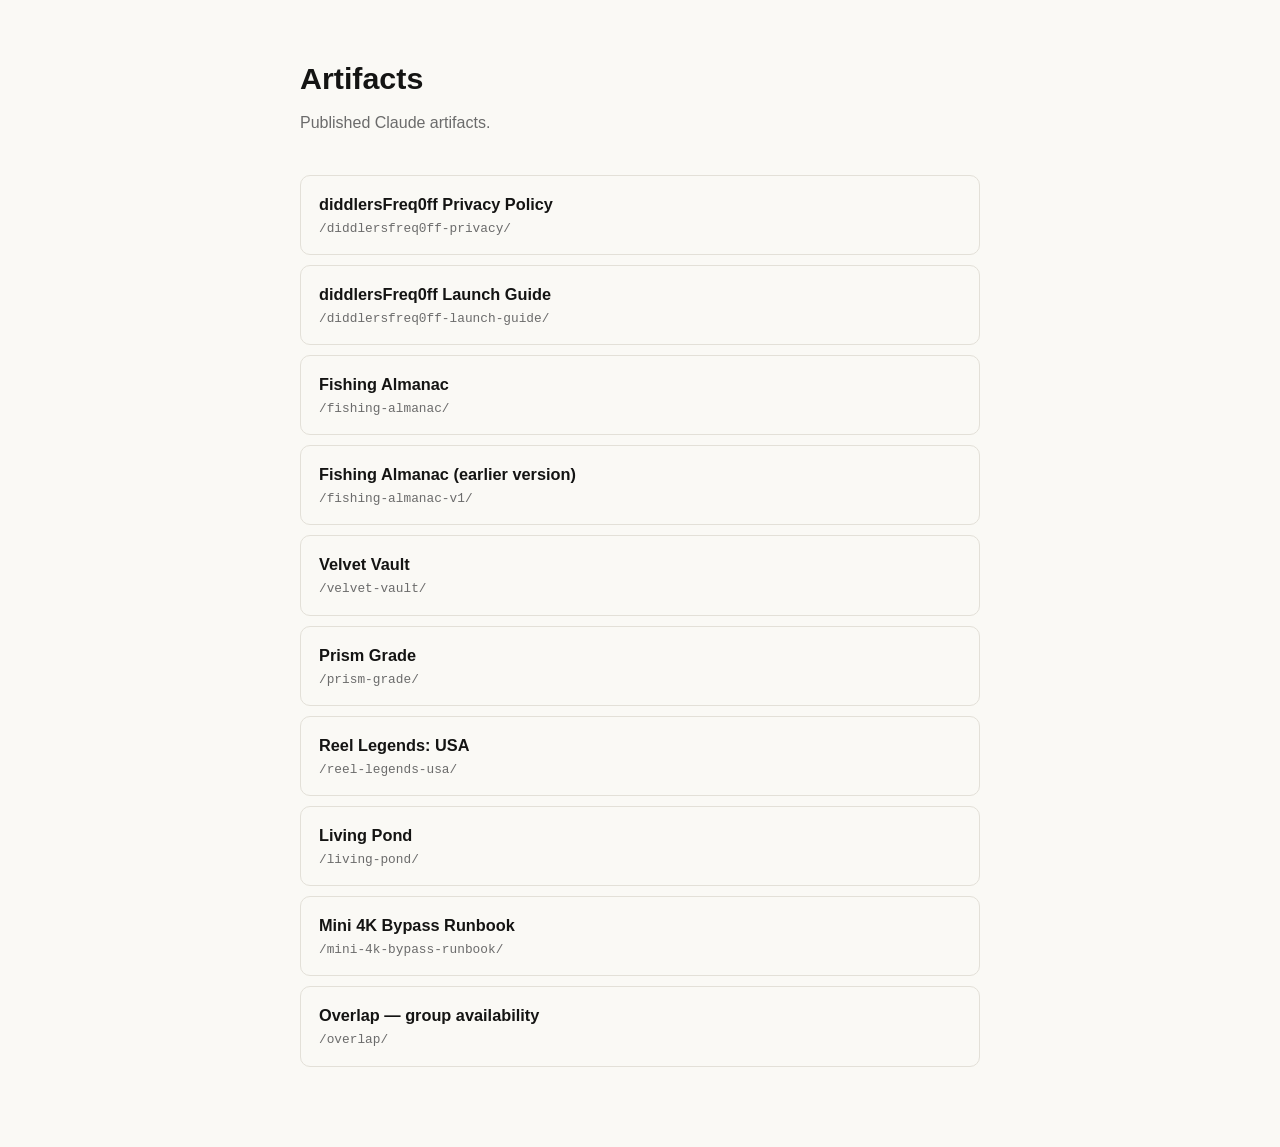
==== index.html @ e9d58db0 "Publish Claude artifacts Co-Authored-By: Claude Sonnet 5 <noreply@anthropic.com>" ====
<!doctype html>
<html lang="en">
<head>
<meta charset="utf-8">
<meta name="viewport" content="width=device-width, initial-scale=1">
<title>Artifacts</title>
<style>
  :root{color-scheme:light dark;--bg:#faf9f5;--ink:#141413;--muted:#6b6b6b;--border:#e3e0d8;--accent:#6d28d9}
  @media (prefers-color-scheme:dark){:root{--bg:#141413;--ink:#f5f3ee;--muted:#a3a097;--border:#2e2c28;--accent:#b892ff}}
  *{box-sizing:border-box}
  body{margin:0;background:var(--bg);color:var(--ink);font-family:-apple-system,BlinkMacSystemFont,"Segoe UI",Roboto,sans-serif;line-height:1.5}
  .wrap{max-width:720px;margin:0 auto;padding:56px 20px 80px}
  h1{font-size:1.9rem;margin:0 0 .3em}
  p.lede{color:var(--muted);margin:0 0 40px}
  ul{list-style:none;margin:0;padding:0;display:flex;flex-direction:column;gap:10px}
  li{border:1px solid var(--border);border-radius:10px}
  a{display:block;padding:16px 18px;color:var(--ink);text-decoration:none}
  a:hover{border-color:var(--accent)}
  a .name{font-weight:600;font-size:1.02rem}
  a .path{display:block;margin-top:2px;font-family:ui-monospace,monospace;font-size:.8rem;color:var(--muted)}
</style>
</head>
<body>
<div class="wrap">
  <h1>Artifacts</h1>
  <p class="lede">Published Claude artifacts.</p>
  <ul>
    <li><a href="diddlersfreq0ff-privacy/"><span class="name">diddlersFreq0ff Privacy Policy</span><span class="path">/diddlersfreq0ff-privacy/</span></a></li>
    <li><a href="diddlersfreq0ff-launch-guide/"><span class="name">diddlersFreq0ff Launch Guide</span><span class="path">/diddlersfreq0ff-launch-guide/</span></a></li>
    <li><a href="fishing-almanac/"><span class="name">Fishing Almanac</span><span class="path">/fishing-almanac/</span></a></li>
    <li><a href="fishing-almanac-v1/"><span class="name">Fishing Almanac (earlier version)</span><span class="path">/fishing-almanac-v1/</span></a></li>
    <li><a href="velvet-vault/"><span class="name">Velvet Vault</span><span class="path">/velvet-vault/</span></a></li>
    <li><a href="prism-grade/"><span class="name">Prism Grade</span><span class="path">/prism-grade/</span></a></li>
    <li><a href="reel-legends-usa/"><span class="name">Reel Legends: USA</span><span class="path">/reel-legends-usa/</span></a></li>
    <li><a href="living-pond/"><span class="name">Living Pond</span><span class="path">/living-pond/</span></a></li>
    <li><a href="mini-4k-bypass-runbook/"><span class="name">Mini 4K Bypass Runbook</span><span class="path">/mini-4k-bypass-runbook/</span></a></li>
    <li><a href="overlap/"><span class="name">Overlap — group availability</span><span class="path">/overlap/</span></a></li>
  </ul>
</div>
</body>
</html>
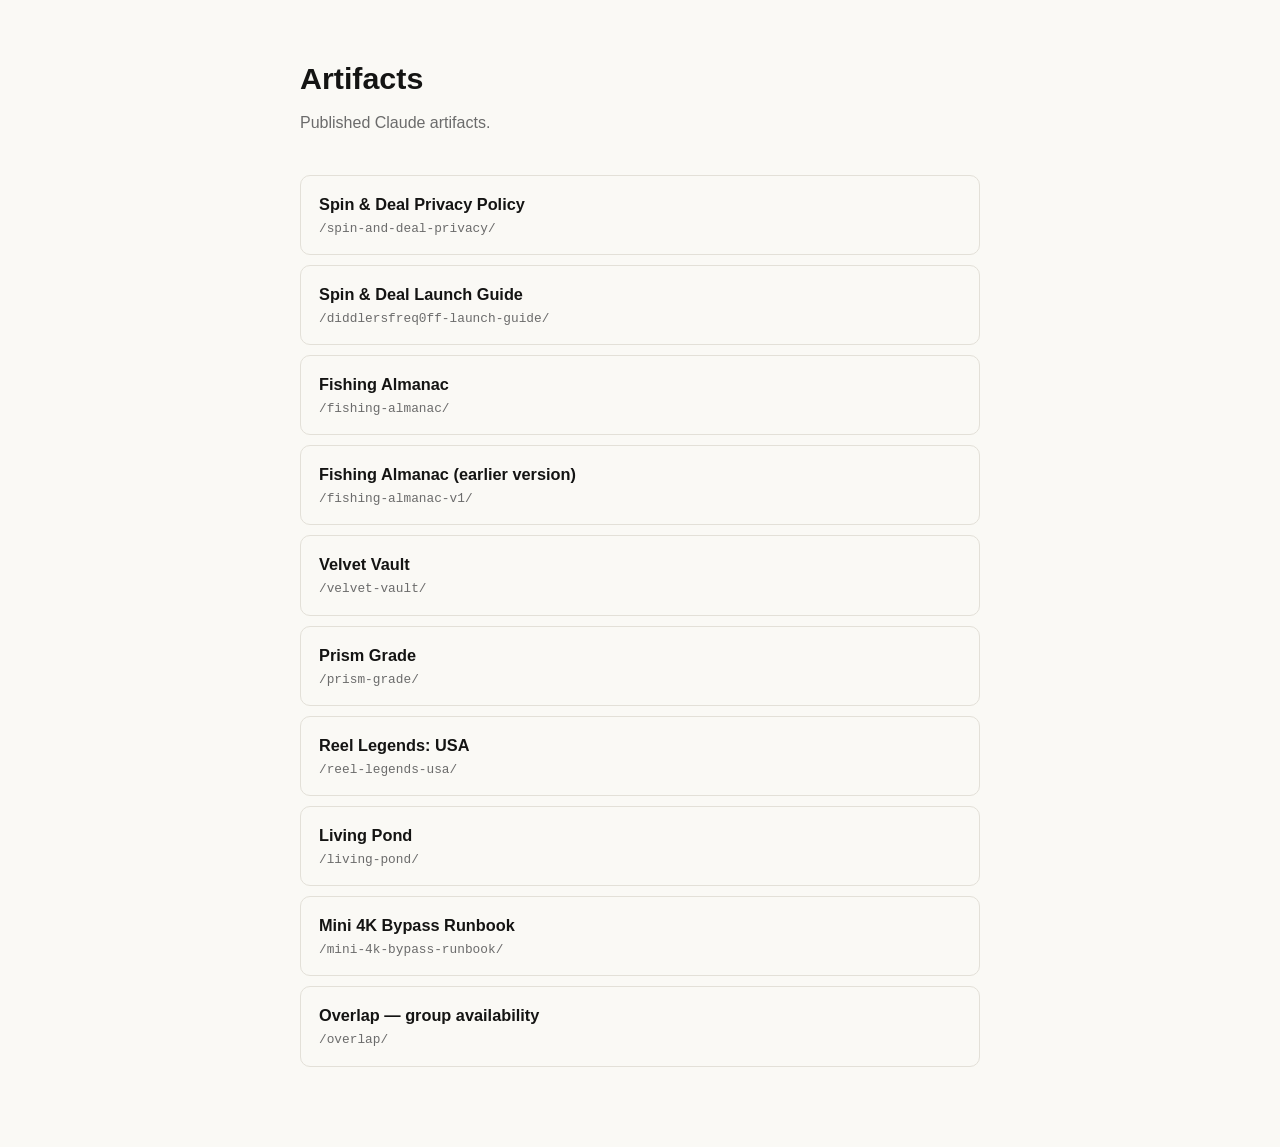
==== commit 11e10e3c: "Rename diddlersFreq0ff to Spin & Deal: new privacy policy page, launch guide, index - spin-and-deal-" ====
--- a/index.html
+++ b/index.html
@@ -25,8 +25,8 @@
   <h1>Artifacts</h1>
   <p class="lede">Published Claude artifacts.</p>
   <ul>
-    <li><a href="diddlersfreq0ff-privacy/"><span class="name">diddlersFreq0ff Privacy Policy</span><span class="path">/diddlersfreq0ff-privacy/</span></a></li>
-    <li><a href="diddlersfreq0ff-launch-guide/"><span class="name">diddlersFreq0ff Launch Guide</span><span class="path">/diddlersfreq0ff-launch-guide/</span></a></li>
+    <li><a href="spin-and-deal-privacy/"><span class="name">Spin &amp; Deal Privacy Policy</span><span class="path">/spin-and-deal-privacy/</span></a></li>
+    <li><a href="diddlersfreq0ff-launch-guide/"><span class="name">Spin &amp; Deal Launch Guide</span><span class="path">/diddlersfreq0ff-launch-guide/</span></a></li>
     <li><a href="fishing-almanac/"><span class="name">Fishing Almanac</span><span class="path">/fishing-almanac/</span></a></li>
     <li><a href="fishing-almanac-v1/"><span class="name">Fishing Almanac (earlier version)</span><span class="path">/fishing-almanac-v1/</span></a></li>
     <li><a href="velvet-vault/"><span class="name">Velvet Vault</span><span class="path">/velvet-vault/</span></a></li>
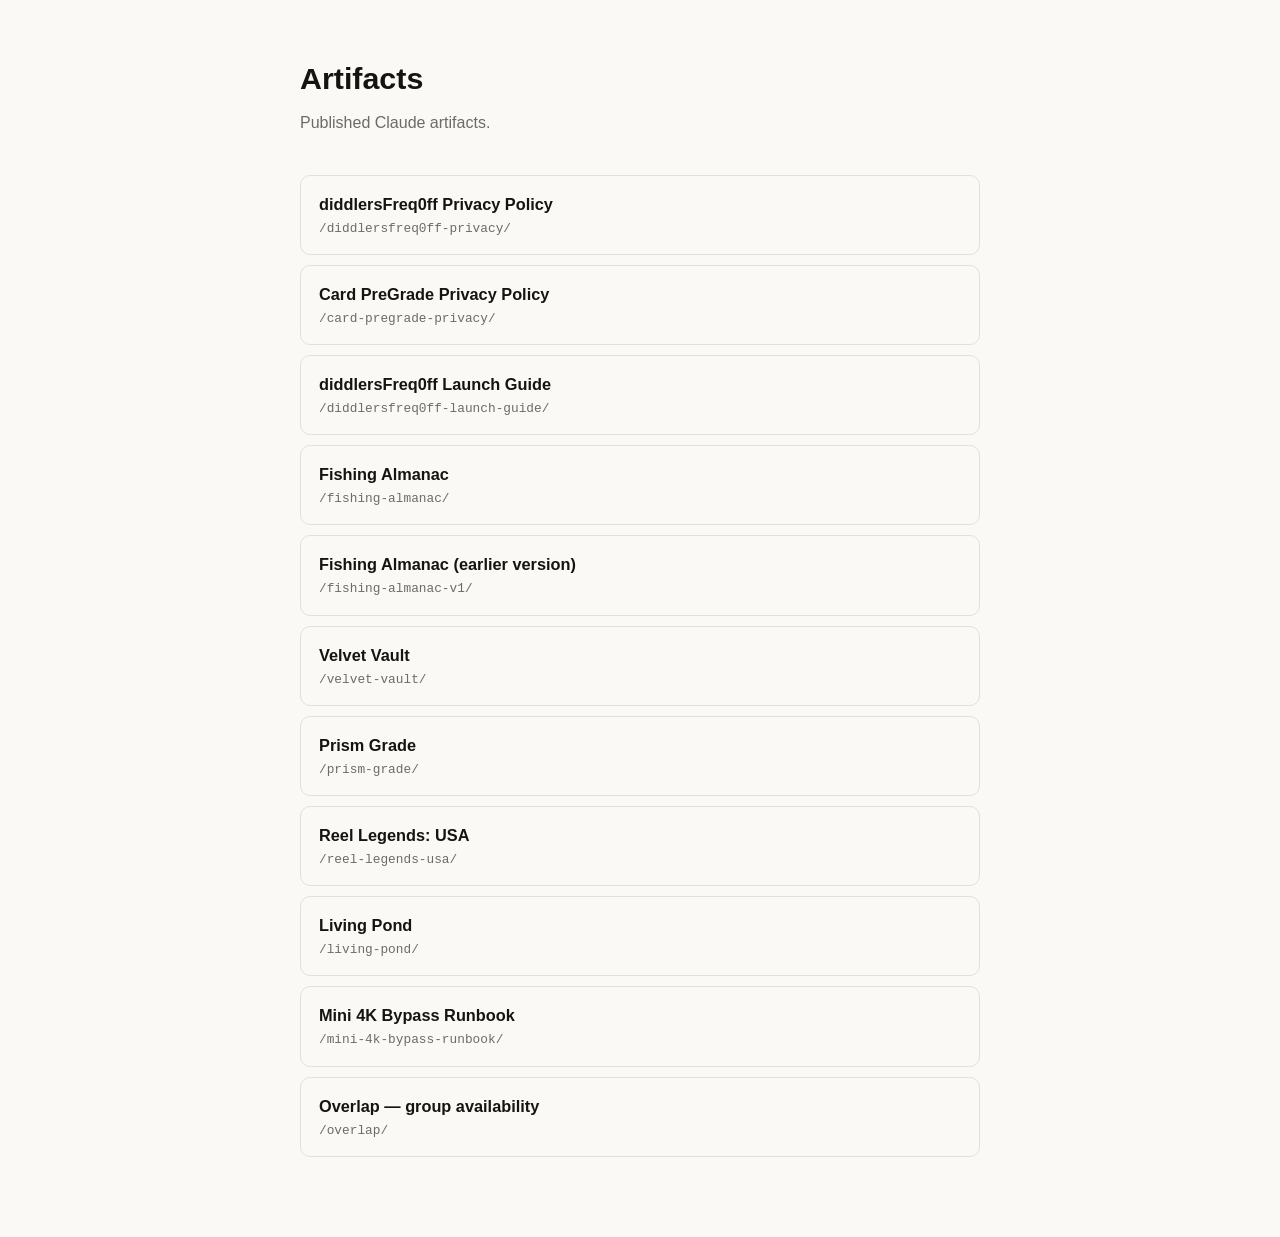
==== commit 13e3015a: "Add Card PreGrade privacy policy" ====
--- a/index.html
+++ b/index.html
@@ -25,8 +25,9 @@
   <h1>Artifacts</h1>
   <p class="lede">Published Claude artifacts.</p>
   <ul>
-    <li><a href="spin-and-deal-privacy/"><span class="name">Spin &amp; Deal Privacy Policy</span><span class="path">/spin-and-deal-privacy/</span></a></li>
-    <li><a href="diddlersfreq0ff-launch-guide/"><span class="name">Spin &amp; Deal Launch Guide</span><span class="path">/diddlersfreq0ff-launch-guide/</span></a></li>
+    <li><a href="diddlersfreq0ff-privacy/"><span class="name">diddlersFreq0ff Privacy Policy</span><span class="path">/diddlersfreq0ff-privacy/</span></a></li>
+    <li><a href="card-pregrade-privacy/"><span class="name">Card PreGrade Privacy Policy</span><span class="path">/card-pregrade-privacy/</span></a></li>
+    <li><a href="diddlersfreq0ff-launch-guide/"><span class="name">diddlersFreq0ff Launch Guide</span><span class="path">/diddlersfreq0ff-launch-guide/</span></a></li>
     <li><a href="fishing-almanac/"><span class="name">Fishing Almanac</span><span class="path">/fishing-almanac/</span></a></li>
     <li><a href="fishing-almanac-v1/"><span class="name">Fishing Almanac (earlier version)</span><span class="path">/fishing-almanac-v1/</span></a></li>
     <li><a href="velvet-vault/"><span class="name">Velvet Vault</span><span class="path">/velvet-vault/</span></a></li>
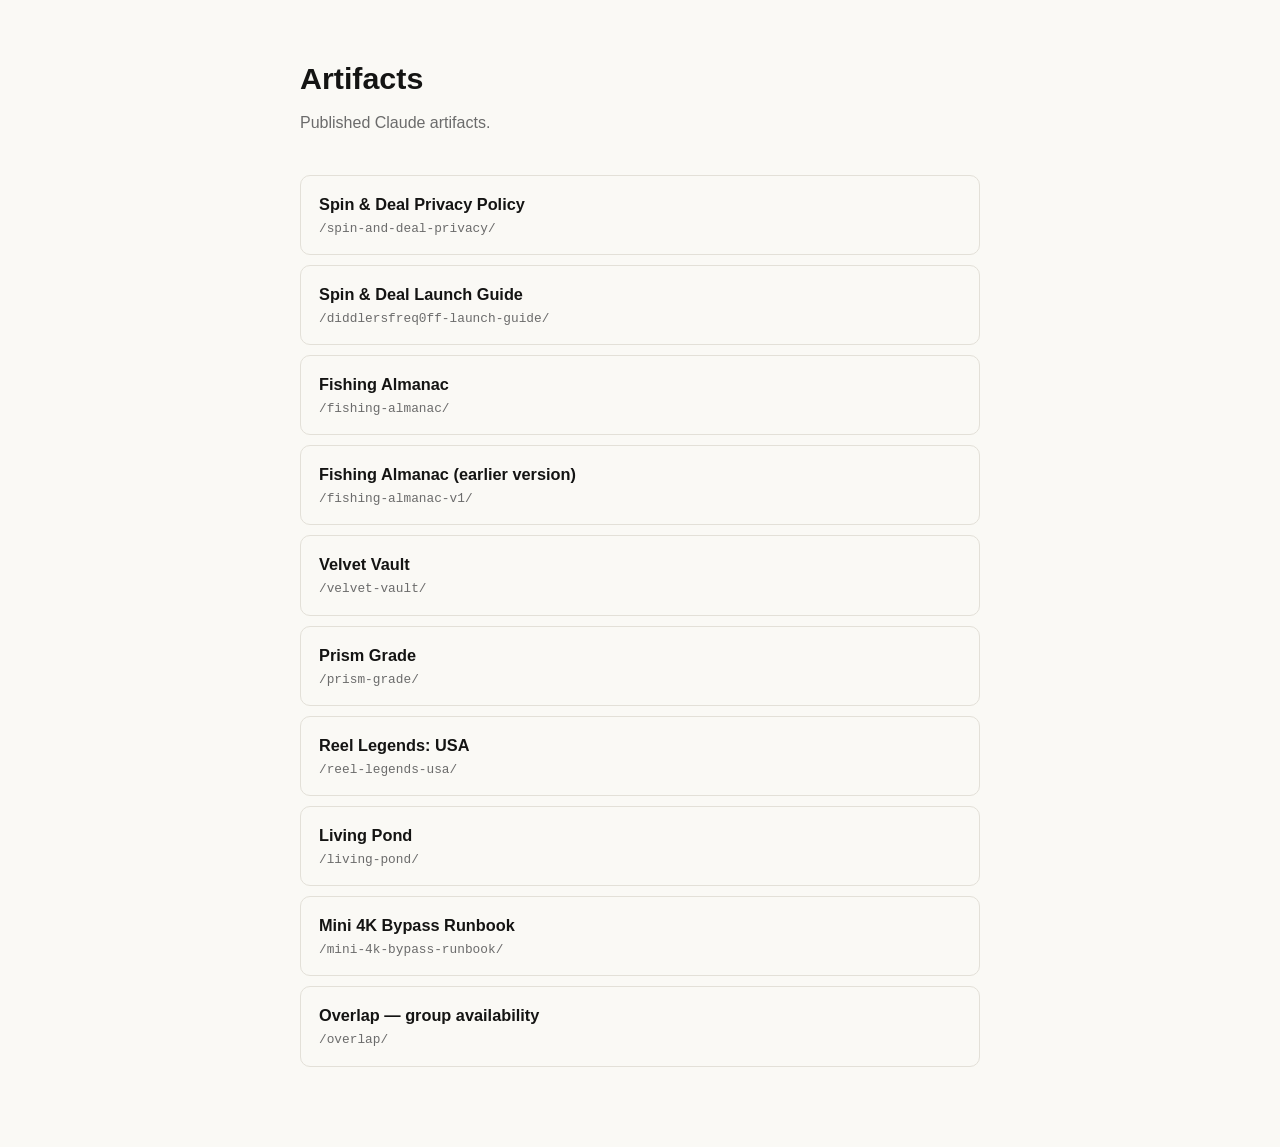
==== commit 90858f8e: "Merge pull request #1 from workinmanstrokes/rename/spin-and-deal Rename diddlersFreq0ff to Spin & De" ====
--- a/index.html
+++ b/index.html
@@ -25,9 +25,8 @@
   <h1>Artifacts</h1>
   <p class="lede">Published Claude artifacts.</p>
   <ul>
-    <li><a href="diddlersfreq0ff-privacy/"><span class="name">diddlersFreq0ff Privacy Policy</span><span class="path">/diddlersfreq0ff-privacy/</span></a></li>
-    <li><a href="card-pregrade-privacy/"><span class="name">Card PreGrade Privacy Policy</span><span class="path">/card-pregrade-privacy/</span></a></li>
-    <li><a href="diddlersfreq0ff-launch-guide/"><span class="name">diddlersFreq0ff Launch Guide</span><span class="path">/diddlersfreq0ff-launch-guide/</span></a></li>
+    <li><a href="spin-and-deal-privacy/"><span class="name">Spin &amp; Deal Privacy Policy</span><span class="path">/spin-and-deal-privacy/</span></a></li>
+    <li><a href="diddlersfreq0ff-launch-guide/"><span class="name">Spin &amp; Deal Launch Guide</span><span class="path">/diddlersfreq0ff-launch-guide/</span></a></li>
     <li><a href="fishing-almanac/"><span class="name">Fishing Almanac</span><span class="path">/fishing-almanac/</span></a></li>
     <li><a href="fishing-almanac-v1/"><span class="name">Fishing Almanac (earlier version)</span><span class="path">/fishing-almanac-v1/</span></a></li>
     <li><a href="velvet-vault/"><span class="name">Velvet Vault</span><span class="path">/velvet-vault/</span></a></li>
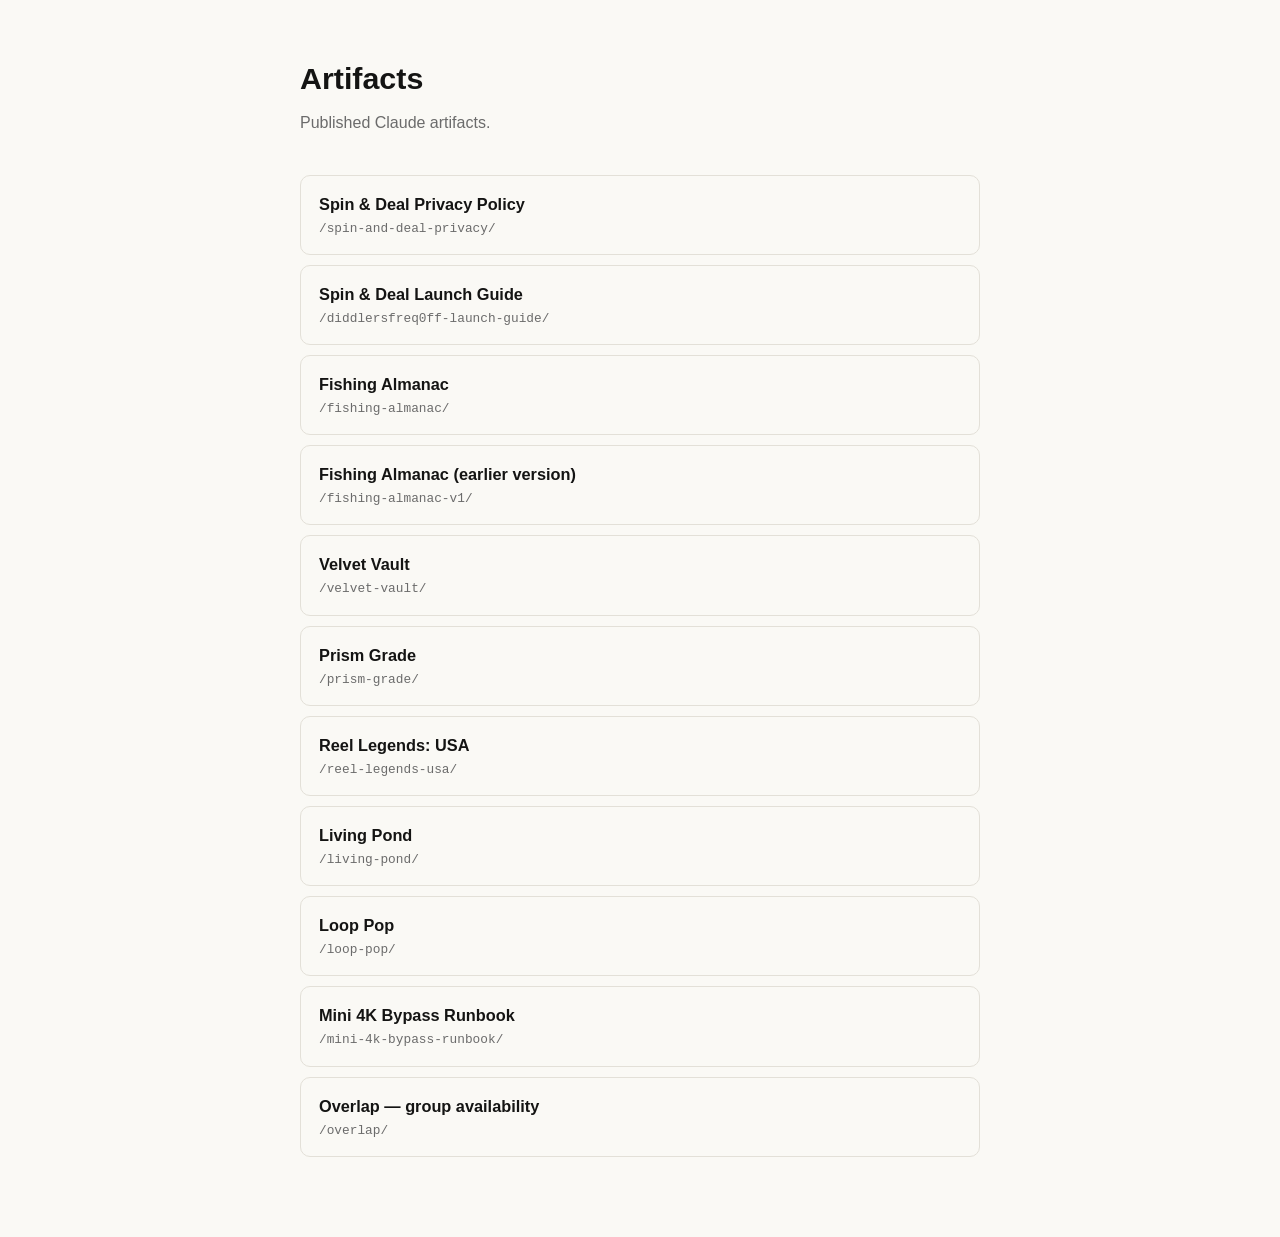
==== commit c90077cc: "Add Loop Pop, a conveyor pixel puzzle PWA Co-Authored-By: Claude Fable 5.2 <noreply@anthropic.com> C" ====
--- a/index.html
+++ b/index.html
@@ -33,6 +33,7 @@
     <li><a href="prism-grade/"><span class="name">Prism Grade</span><span class="path">/prism-grade/</span></a></li>
     <li><a href="reel-legends-usa/"><span class="name">Reel Legends: USA</span><span class="path">/reel-legends-usa/</span></a></li>
     <li><a href="living-pond/"><span class="name">Living Pond</span><span class="path">/living-pond/</span></a></li>
+    <li><a href="loop-pop/"><span class="name">Loop Pop</span><span class="path">/loop-pop/</span></a></li>
     <li><a href="mini-4k-bypass-runbook/"><span class="name">Mini 4K Bypass Runbook</span><span class="path">/mini-4k-bypass-runbook/</span></a></li>
     <li><a href="overlap/"><span class="name">Overlap — group availability</span><span class="path">/overlap/</span></a></li>
   </ul>
